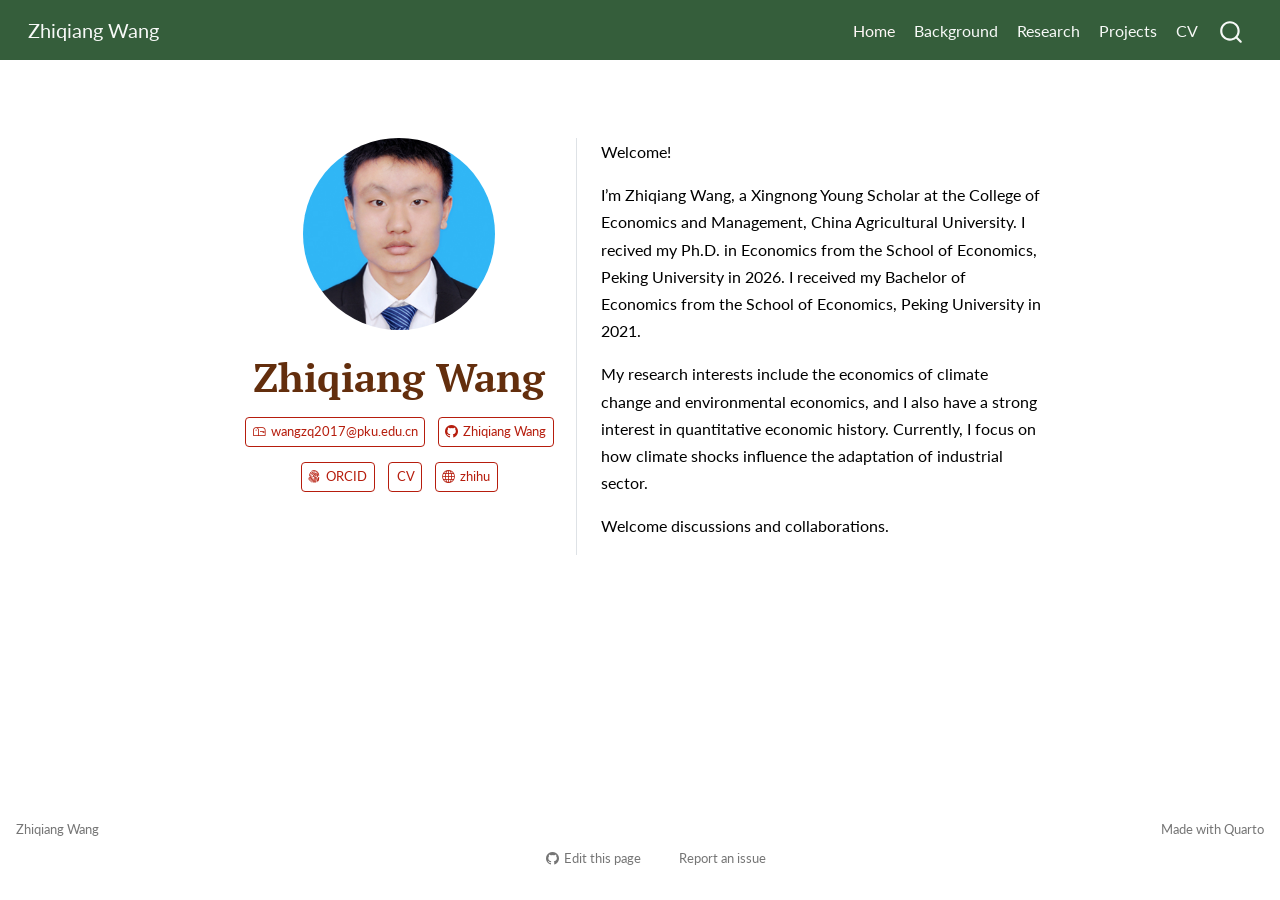
==== index.html @ a7999b1d "deploy: 34ab8e475da2c871091fead01cb9c6a379b4db94" ====
<!DOCTYPE html>
<html xmlns="http://www.w3.org/1999/xhtml" lang="en" xml:lang="en"><head>

<meta charset="utf-8">
<meta name="generator" content="quarto-1.10.18">

<meta name="viewport" content="width=device-width, initial-scale=1.0, user-scalable=yes">


<title>Zhiqiang Wang</title>
<style>
/* Default styles provided by pandoc.
** See https://pandoc.org/MANUAL.html#variables-for-html for config info.
*/
span.smallcaps{font-variant: small-caps;}
div.columns{display: flex; gap: 1.5em;}
div.column{flex: auto;}
@media screen {
div.columns{gap: min(4vw, 1.5em);}
div.column{overflow-x: auto;}
}
div.hanging-indent{margin-left: 1.5em; text-indent: -1.5em;}
ul.task-list{list-style: none;}
ul.task-list li input[type="checkbox"] {
  width: 0.8em;
  margin: 0 0.8em 0.2em -1em; /* quarto-specific, see https://github.com/quarto-dev/quarto-cli/issues/4556 */ 
  vertical-align: middle;
}
</style>


<script src="site_libs/quarto-nav/quarto-nav.js"></script>
<script src="site_libs/quarto-nav/headroom.min.js"></script>
<script src="site_libs/clipboard/clipboard.min.js"></script>
<script src="site_libs/quarto-search/autocomplete.umd.js"></script>
<script src="site_libs/quarto-search/fuse.min.js"></script>
<script src="site_libs/quarto-search/quarto-search.js"></script>
<meta name="quarto:offset" content="./">
<link href="./images/site-logo.png" rel="icon" type="image/png">
<script src="site_libs/quarto-html/quarto.js" type="module"></script>
<script src="site_libs/quarto-html/tabsets/tabsets.js" type="module"></script>
<script src="site_libs/quarto-html/popper.min.js"></script>
<script src="site_libs/quarto-html/tippy.umd.min.js"></script>
<link href="site_libs/quarto-html/tippy.css" rel="stylesheet">
<link href="site_libs/quarto-html/quarto-syntax-highlighting-712a858a7335f8c7f74f41a4769ee845.css" rel="stylesheet" id="quarto-text-highlighting-styles">
<script src="site_libs/bootstrap/bootstrap.min.js"></script>
<link href="site_libs/bootstrap/bootstrap-icons.css" rel="stylesheet">
<link href="site_libs/bootstrap/bootstrap-0d712e2d39dec95004c1b66cdee799ec.min.css" rel="stylesheet" append-hash="true" id="quarto-bootstrap" data-mode="light">
<script id="quarto-search-options" type="application/json">{
  "location": "navbar",
  "copy-button": false,
  "collapse-after": 3,
  "panel-placement": "end",
  "type": "overlay",
  "limit": 50,
  "keyboard-shortcut": [
    "f",
    "/",
    "s"
  ],
  "show-item-context": false,
  "language": {
    "search-no-results-text": "No results",
    "search-matching-documents-text": "matching documents",
    "search-copy-link-title": "Copy link to search",
    "search-hide-matches-text": "Hide additional matches",
    "search-more-match-text": "more match in this document",
    "search-more-matches-text": "more matches in this document",
    "search-clear-button-title": "Clear",
    "search-text-placeholder": "",
    "search-detached-cancel-button-title": "Cancel",
    "search-submit-button-title": "Submit",
    "search-label": "Search"
  }
}</script>


</head>

<body class="nav-fixed fullcontent quarto-light">

<div id="quarto-search-results"></div>
  <header id="quarto-header" class="headroom fixed-top">
    <nav class="navbar navbar-expand-lg " data-bs-theme="dark">
      <div class="navbar-container container-fluid">
      <div class="navbar-brand-container mx-auto">
    <a class="navbar-brand" href="./index.html">
    <span class="navbar-title">Zhiqiang Wang</span>
    </a>
  </div>
            <div id="quarto-search" class="" title="Search"></div>
          <button class="navbar-toggler" type="button" data-bs-toggle="collapse" data-bs-target="#navbarCollapse" aria-controls="navbarCollapse" role="menu" aria-expanded="false" aria-label="Toggle navigation" onclick="if (window.quartoToggleHeadroom) { window.quartoToggleHeadroom(); }">
  <span class="navbar-toggler-icon"></span>
</button>
          <div class="collapse navbar-collapse" id="navbarCollapse">
            <ul class="navbar-nav navbar-nav-scroll ms-auto">
  <li class="nav-item">
    <a class="nav-link active" href="./index.html" aria-current="page"> 
<span class="menu-text">Home</span></a>
  </li>  
  <li class="nav-item">
    <a class="nav-link" href="./background.html"> 
<span class="menu-text">Background</span></a>
  </li>  
  <li class="nav-item">
    <a class="nav-link" href="./publications.html"> 
<span class="menu-text">Research</span></a>
  </li>  
  <li class="nav-item">
    <a class="nav-link" href="./project.html"> 
<span class="menu-text">Projects</span></a>
  </li>  
  <li class="nav-item">
    <a class="nav-link" href="./CV_EN.pdf"> 
<span class="menu-text">CV</span></a>
  </li>  
</ul>
          </div> <!-- /navcollapse -->
            <div class="quarto-navbar-tools">
</div>
      </div> <!-- /container-fluid -->
    </nav>
</header>
<!-- content -->
<div id="quarto-content" class="quarto-container page-columns page-rows-contents page-layout-article page-navbar">
<!-- sidebar -->
<!-- margin-sidebar -->
    
<!-- main -->
<main class="content" id="quarto-document-content">




<div class="quarto-about-trestles">
  <div class="about-entity">
    <img src="images/wangzhiqiang.jpg" class="about-image
  round " style="height: 12em; width: 12em;">
<header id="title-block-header" class="quarto-title-block default">
<div class="quarto-title">
<h1 class="title">Zhiqiang Wang</h1>
</div>
<div class="quarto-title-meta">
  </div>
</header>
    <div class="about-links">
  <a href="mailto:wangzq2017@pku.edu.cn" class="about-link" rel="" target="">
    <i class="bi bi-mailbox"></i>
     <span class="about-link-text">wangzq2017@pku.edu.cn</span>
  </a>
  <a href="https://github.com/LuoChenq" class="about-link" rel="" target="">
    <i class="bi bi-github"></i>
     <span class="about-link-text">Zhiqiang Wang</span>
  </a>
  <a href="https://orcid.org/0000-0001-9791-8317" class="about-link" rel="" target="">
    <i class="bi bi-fingerprint"></i>
     <span class="about-link-text">ORCID</span>
  </a>
  <a href="/CV_EN.pdf" class="about-link" rel="" target="">
    <i class="bi bi-📝"></i>
     <span class="about-link-text">CV</span>
  </a>
  <a href="https://www.zhihu.com/people/luo-chen-69-44" class="about-link" rel="" target="">
    <i class="bi bi-globe"></i>
     <span class="about-link-text">zhihu</span>
  </a>
</div>
  </div>
  <div class="about-contents"><div id="hero-heading">
<p>Welcome!</p>
<p>I’m Zhiqiang Wang, a Xingnong Young Scholar at the College of Economics and Management, China Agricultural University. I recived my Ph.D.&nbsp;in Economics from the School of Economics, Peking University in 2026. I received my Bachelor of Economics from the School of Economics, Peking University in 2021.</p>
<p>My research interests include the economics of climate change and environmental economics, and I also have a strong interest in quantitative economic history. Currently, I focus on how climate shocks influence the adaptation of industrial sector.</p>
<p>Welcome discussions and collaborations.</p>
</div></div>
</div>





</main> <!-- /main -->
<script id="quarto-html-after-body" type="application/javascript">
  window.document.addEventListener("DOMContentLoaded", function (event) {
    const isCodeAnnotation = (el) => {
      for (const clz of el.classList) {
        if (clz.startsWith('code-annotation-')) {                     
          return true;
        }
      }
      return false;
    }
    const onCopySuccess = function(e) {
      // button target
      const button = e.trigger;
      // don't keep focus
      button.blur();
      // flash "checked"
      button.classList.add('code-copy-button-checked');
      var currentTitle = button.getAttribute("title");
      button.setAttribute("title", "Copied!");
      let tooltip;
      if (window.bootstrap) {
        button.setAttribute("data-bs-toggle", "tooltip");
        button.setAttribute("data-bs-placement", "left");
        button.setAttribute("data-bs-title", "Copied!");
        tooltip = new bootstrap.Tooltip(button, 
          { trigger: "manual", 
            customClass: "code-copy-button-tooltip",
            offset: [0, -8]});
        tooltip.show();    
      }
      setTimeout(function() {
        if (tooltip) {
          tooltip.hide();
          button.removeAttribute("data-bs-title");
          button.removeAttribute("data-bs-toggle");
          button.removeAttribute("data-bs-placement");
        }
        button.setAttribute("title", currentTitle);
        button.classList.remove('code-copy-button-checked');
      }, 1000);
      // clear code selection
      e.clearSelection();
    }
    const getTextToCopy = function(trigger) {
      const outerScaffold = trigger.parentElement.cloneNode(true);
      const codeEl = outerScaffold.querySelector('code');
      for (const childEl of codeEl.children) {
        if (isCodeAnnotation(childEl)) {
          childEl.remove();
        }
      }
      return codeEl.innerText;
    }
    const clipboard = new window.ClipboardJS('.code-copy-button:not([data-in-quarto-modal])', {
      text: getTextToCopy
    });
    clipboard.on('success', onCopySuccess);
    if (window.document.getElementById('quarto-embedded-source-code-modal')) {
      const clipboardModal = new window.ClipboardJS('.code-copy-button[data-in-quarto-modal]', {
        text: getTextToCopy,
        container: window.document.getElementById('quarto-embedded-source-code-modal')
      });
      clipboardModal.on('success', onCopySuccess);
    }
      var localhostRegex = new RegExp(/^(?:http|https):\/\/localhost\:?[0-9]*\//);
      var mailtoRegex = new RegExp(/^mailto:/);
        var filterRegex = new RegExp("https:\/\/zhiqiangwang\.github\.io");
      var isInternal = (href) => {
          return filterRegex.test(href) || localhostRegex.test(href) || mailtoRegex.test(href);
      }
      // Inspect non-navigation links and adorn them if external
     var links = window.document.querySelectorAll('a[href]:not(.nav-link):not(.navbar-brand):not(.toc-action):not(.sidebar-link):not(.sidebar-item-toggle):not(.pagination-link):not(.no-external):not([aria-hidden]):not(.dropdown-item):not(.quarto-navigation-tool):not(.about-link)');
      for (var i=0; i<links.length; i++) {
        const link = links[i];
        if (!isInternal(link.href)) {
          // undo the damage that might have been done by quarto-nav.js in the case of
          // links that we want to consider external
          if (link.dataset.originalHref !== undefined) {
            link.href = link.dataset.originalHref;
          }
        }
      }
    function tippyHover(el, contentFn, onTriggerFn, onUntriggerFn) {
      const config = {
        allowHTML: true,
        maxWidth: 500,
        delay: 100,
        arrow: false,
        appendTo: function(el) {
            return el.parentElement;
        },
        interactive: true,
        interactiveBorder: 10,
        theme: 'quarto',
        placement: 'bottom-start',
      };
      if (contentFn) {
        config.content = contentFn;
      }
      if (onTriggerFn) {
        config.onTrigger = onTriggerFn;
      }
      if (onUntriggerFn) {
        config.onUntrigger = onUntriggerFn;
      }
      window.tippy(el, config); 
    }
    const noterefs = window.document.querySelectorAll('a[role="doc-noteref"]');
    for (var i=0; i<noterefs.length; i++) {
      const ref = noterefs[i];
      tippyHover(ref, function() {
        // use id or data attribute instead here
        let href = ref.getAttribute('data-footnote-href') || ref.getAttribute('href');
        try { href = new URL(href).hash; } catch {}
        const id = href.replace(/^#\/?/, "");
        const note = window.document.getElementById(id);
        if (note) {
          return note.innerHTML;
        } else {
          return "";
        }
      });
    }
    const xrefs = window.document.querySelectorAll('a.quarto-xref');
    const processXRef = (id, note) => {
      // Strip column container classes
      const stripColumnClz = (el) => {
        el.classList.remove("page-full", "page-columns");
        if (el.children) {
          for (const child of el.children) {
            stripColumnClz(child);
          }
        }
      }
      stripColumnClz(note)
      if (id === null || id.startsWith('sec-')) {
        // Special case sections, only their first couple elements
        const container = document.createElement("div");
        if (note.children && note.children.length > 2) {
          container.appendChild(note.children[0].cloneNode(true));
          for (let i = 1; i < note.children.length; i++) {
            const child = note.children[i];
            if (child.tagName === "P" && child.innerText === "") {
              continue;
            } else {
              container.appendChild(child.cloneNode(true));
              break;
            }
          }
          if (window.Quarto?.typesetMath) {
            window.Quarto.typesetMath(container);
          }
          return container.innerHTML
        } else {
          if (window.Quarto?.typesetMath) {
            window.Quarto.typesetMath(note);
          }
          return note.innerHTML;
        }
      } else {
        // Remove any anchor links if they are present
        const anchorLink = note.querySelector('a.anchorjs-link');
        if (anchorLink) {
          anchorLink.remove();
        }
        if (window.Quarto?.typesetMath) {
          window.Quarto.typesetMath(note);
        }
        if (note.classList.contains("callout")) {
          return note.outerHTML;
        } else {
          return note.innerHTML;
        }
      }
    }
    for (var i=0; i<xrefs.length; i++) {
      const xref = xrefs[i];
      tippyHover(xref, undefined, function(instance) {
        instance.disable();
        let url = xref.getAttribute('href');
        let hash = undefined; 
        if (url.startsWith('#')) {
          hash = url;
        } else {
          try { hash = new URL(url).hash; } catch {}
        }
        if (hash) {
          const id = hash.replace(/^#\/?/, "");
          const note = window.document.getElementById(id);
          if (note !== null) {
            try {
              const html = processXRef(id, note.cloneNode(true));
              instance.setContent(html);
            } finally {
              instance.enable();
              instance.show();
            }
          } else {
            // See if we can fetch this
            fetch(url.split('#')[0])
            .then(res => res.text())
            .then(html => {
              const parser = new DOMParser();
              const htmlDoc = parser.parseFromString(html, "text/html");
              const note = htmlDoc.getElementById(id);
              if (note !== null) {
                const html = processXRef(id, note);
                instance.setContent(html);
              } 
            }).finally(() => {
              instance.enable();
              instance.show();
            });
          }
        } else {
          // See if we can fetch a full url (with no hash to target)
          // This is a special case and we should probably do some content thinning / targeting
          fetch(url)
          .then(res => res.text())
          .then(html => {
            const parser = new DOMParser();
            const htmlDoc = parser.parseFromString(html, "text/html");
            const note = htmlDoc.querySelector('main.content');
            if (note !== null) {
              // This should only happen for chapter cross references
              // (since there is no id in the URL)
              // remove the first header
              if (note.children.length > 0 && note.children[0].tagName === "HEADER") {
                note.children[0].remove();
              }
              const html = processXRef(null, note);
              instance.setContent(html);
            } 
          }).finally(() => {
            instance.enable();
            instance.show();
          });
        }
      }, function(instance) {
      });
    }
        let selectedAnnoteEl;
        const selectorForAnnotation = ( cell, annotation) => {
          let cellAttr = 'data-code-cell="' + cell + '"';
          let lineAttr = 'data-code-annotation="' +  annotation + '"';
          const selector = 'span[' + cellAttr + '][' + lineAttr + ']';
          return selector;
        }
        const selectCodeLines = (annoteEl) => {
          const doc = window.document;
          const targetCell = annoteEl.getAttribute("data-target-cell");
          const targetAnnotation = annoteEl.getAttribute("data-target-annotation");
          const annoteSpan = window.document.querySelector(selectorForAnnotation(targetCell, targetAnnotation));
          const lines = annoteSpan.getAttribute("data-code-lines").split(",");
          const lineIds = lines.map((line) => {
            return targetCell + "-" + line;
          })
          let top = null;
          let height = null;
          let parent = null;
          if (lineIds.length > 0) {
              //compute the position of the single el (top and bottom and make a div)
              const el = window.document.getElementById(lineIds[0]);
              top = el.offsetTop;
              height = el.offsetHeight;
              parent = el.parentElement.parentElement;
            if (lineIds.length > 1) {
              const lastEl = window.document.getElementById(lineIds[lineIds.length - 1]);
              const bottom = lastEl.offsetTop + lastEl.offsetHeight;
              height = bottom - top;
            }
            if (top !== null && height !== null && parent !== null) {
              // cook up a div (if necessary) and position it 
              let div = window.document.getElementById("code-annotation-line-highlight");
              if (div === null) {
                div = window.document.createElement("div");
                div.setAttribute("id", "code-annotation-line-highlight");
                div.style.position = 'absolute';
                parent.appendChild(div);
              }
              div.style.top = top - 2 + "px";
              div.style.height = height + 4 + "px";
              div.style.left = 0;
              let gutterDiv = window.document.getElementById("code-annotation-line-highlight-gutter");
              if (gutterDiv === null) {
                gutterDiv = window.document.createElement("div");
                gutterDiv.setAttribute("id", "code-annotation-line-highlight-gutter");
                gutterDiv.style.position = 'absolute';
                const codeCell = window.document.getElementById(targetCell);
                const gutter = codeCell.querySelector('.code-annotation-gutter');
                gutter.appendChild(gutterDiv);
              }
              gutterDiv.style.top = top - 2 + "px";
              gutterDiv.style.height = height + 4 + "px";
            }
            selectedAnnoteEl = annoteEl;
          }
        };
        const unselectCodeLines = () => {
          const elementsIds = ["code-annotation-line-highlight", "code-annotation-line-highlight-gutter"];
          elementsIds.forEach((elId) => {
            const div = window.document.getElementById(elId);
            if (div) {
              div.remove();
            }
          });
          selectedAnnoteEl = undefined;
        };
          // Handle positioning of the toggle
      window.addEventListener(
        "resize",
        throttle(() => {
          elRect = undefined;
          if (selectedAnnoteEl) {
            selectCodeLines(selectedAnnoteEl);
          }
        }, 10)
      );
      function throttle(fn, ms) {
      let throttle = false;
      let timer;
        return (...args) => {
          if(!throttle) { // first call gets through
              fn.apply(this, args);
              throttle = true;
          } else { // all the others get throttled
              if(timer) clearTimeout(timer); // cancel #2
              timer = setTimeout(() => {
                fn.apply(this, args);
                timer = throttle = false;
              }, ms);
          }
        };
      }
        // Attach click handler to the DT
        const annoteDls = window.document.querySelectorAll('dt[data-target-cell]');
        for (const annoteDlNode of annoteDls) {
          annoteDlNode.addEventListener('click', (event) => {
            const clickedEl = event.target;
            if (clickedEl !== selectedAnnoteEl) {
              unselectCodeLines();
              const activeEl = window.document.querySelector('dt[data-target-cell].code-annotation-active');
              if (activeEl) {
                activeEl.classList.remove('code-annotation-active');
              }
              selectCodeLines(clickedEl);
              clickedEl.classList.add('code-annotation-active');
            } else {
              // Unselect the line
              unselectCodeLines();
              clickedEl.classList.remove('code-annotation-active');
            }
          });
        }
    const findCites = (el) => {
      const parentEl = el.parentElement;
      if (parentEl) {
        const cites = parentEl.dataset.cites;
        if (cites) {
          return {
            el,
            cites: cites.split(' ')
          };
        } else {
          return findCites(el.parentElement)
        }
      } else {
        return undefined;
      }
    };
    var bibliorefs = window.document.querySelectorAll('a[role="doc-biblioref"]');
    for (var i=0; i<bibliorefs.length; i++) {
      const ref = bibliorefs[i];
      const citeInfo = findCites(ref);
      if (citeInfo) {
        tippyHover(citeInfo.el, function() {
          var popup = window.document.createElement('div');
          citeInfo.cites.forEach(function(cite) {
            var citeDiv = window.document.createElement('div');
            citeDiv.classList.add('hanging-indent');
            citeDiv.classList.add('csl-entry');
            var biblioDiv = window.document.getElementById('ref-' + cite);
            if (biblioDiv) {
              citeDiv.innerHTML = biblioDiv.innerHTML;
            }
            popup.appendChild(citeDiv);
          });
          return popup.innerHTML;
        });
      }
    }
  });
  </script>
</div> <!-- /content -->
<footer class="footer">
  <div class="nav-footer">
    <div class="nav-footer-left">
<p><a href="https://github.com/LuoChenq/zhiqiangwang.github.io">Zhiqiang Wang</a><br></p>
</div>   
    <div class="nav-footer-center">
      &nbsp;
    <div class="toc-actions"><ul><li><a href="https://github.com/LuoChenq/zhiqiangwang.github.io/edit/main/index.qmd" class="toc-action"><i class="bi bi-github"></i>Edit this page</a></li><li><a href="https://github.com/LuoChenq/zhiqiangwang.github.io/issues/new" class="toc-action"><i class="bi empty"></i>Report an issue</a></li></ul></div></div>
    <div class="nav-footer-right">
<p>Made with <a href="https://quarto.org/">Quarto</a><br></p>
</div>
  </div>
</footer>




</body></html>
---- site_libs/quarto-html/tippy.css ----
.tippy-box[data-animation=fade][data-state=hidden]{opacity:0}[data-tippy-root]{max-width:calc(100vw - 10px)}.tippy-box{position:relative;background-color:#333;color:#fff;border-radius:4px;font-size:14px;line-height:1.4;white-space:normal;outline:0;transition-property:transform,visibility,opacity}.tippy-box[data-placement^=top]>.tippy-arrow{bottom:0}.tippy-box[data-placement^=top]>.tippy-arrow:before{bottom:-7px;left:0;border-width:8px 8px 0;border-top-color:initial;transform-origin:center top}.tippy-box[data-placement^=bottom]>.tippy-arrow{top:0}.tippy-box[data-placement^=bottom]>.tippy-arrow:before{top:-7px;left:0;border-width:0 8px 8px;border-bottom-color:initial;transform-origin:center bottom}.tippy-box[data-placement^=left]>.tippy-arrow{right:0}.tippy-box[data-placement^=left]>.tippy-arrow:before{border-width:8px 0 8px 8px;border-left-color:initial;right:-7px;transform-origin:center left}.tippy-box[data-placement^=right]>.tippy-arrow{left:0}.tippy-box[data-placement^=right]>.tippy-arrow:before{left:-7px;border-width:8px 8px 8px 0;border-right-color:initial;transform-origin:center right}.tippy-box[data-inertia][data-state=visible]{transition-timing-function:cubic-bezier(.54,1.5,.38,1.11)}.tippy-arrow{width:16px;height:16px;color:#333}.tippy-arrow:before{content:"";position:absolute;border-color:transparent;border-style:solid}.tippy-content{position:relative;padding:5px 9px;z-index:1}
---- site_libs/quarto-html/quarto-syntax-highlighting-712a858a7335f8c7f74f41a4769ee845.css ----
/* quarto syntax highlight colors */
:root {
  --quarto-hl-ot-color: #003B4F;
  --quarto-hl-at-color: #657422;
  --quarto-hl-ss-color: #20794D;
  --quarto-hl-an-color: #5E5E5E;
  --quarto-hl-fu-color: #4758AB;
  --quarto-hl-st-color: #20794D;
  --quarto-hl-cf-color: #003B4F;
  --quarto-hl-op-color: #5E5E5E;
  --quarto-hl-er-color: #AD0000;
  --quarto-hl-bn-color: #AD0000;
  --quarto-hl-al-color: #AD0000;
  --quarto-hl-va-color: #111111;
  --quarto-hl-bu-color: inherit;
  --quarto-hl-ex-color: inherit;
  --quarto-hl-pp-color: #AD0000;
  --quarto-hl-in-color: #5E5E5E;
  --quarto-hl-vs-color: #20794D;
  --quarto-hl-wa-color: #5E5E5E;
  --quarto-hl-do-color: #5E5E5E;
  --quarto-hl-im-color: #00769E;
  --quarto-hl-ch-color: #20794D;
  --quarto-hl-dt-color: #AD0000;
  --quarto-hl-fl-color: #AD0000;
  --quarto-hl-co-color: #5E5E5E;
  --quarto-hl-cv-color: #5E5E5E;
  --quarto-hl-cn-color: #8f5902;
  --quarto-hl-sc-color: #5E5E5E;
  --quarto-hl-dv-color: #AD0000;
  --quarto-hl-kw-color: #003B4F;
}

/* other quarto variables */
:root {
  --quarto-font-monospace: "Source Code Pro", monospace;
}

/* syntax highlight based on Pandoc's rules */
pre > code.sourceCode > span {
  color: #003B4F;
}

code.sourceCode > span {
  color: #003B4F;
}

div.sourceCode,
div.sourceCode pre.sourceCode {
  color: #003B4F;
}

/* Normal */
code span {
  color: #003B4F;
}

/* Alert */
code span.al {
  color: #AD0000;
  font-style: inherit;
}

/* Annotation */
code span.an {
  color: #5E5E5E;
  font-style: inherit;
}

/* Attribute */
code span.at {
  color: #657422;
  font-style: inherit;
}

/* BaseN */
code span.bn {
  color: #AD0000;
  font-style: inherit;
}

/* BuiltIn */
code span.bu {
  font-style: inherit;
}

/* ControlFlow */
code span.cf {
  color: #003B4F;
  font-weight: bold;
  font-style: inherit;
}

/* Char */
code span.ch {
  color: #20794D;
  font-style: inherit;
}

/* Constant */
code span.cn {
  color: #8f5902;
  font-style: inherit;
}

/* Comment */
code span.co {
  color: #5E5E5E;
  font-style: inherit;
}

/* CommentVar */
code span.cv {
  color: #5E5E5E;
  font-style: italic;
}

/* Documentation */
code span.do {
  color: #5E5E5E;
  font-style: italic;
}

/* DataType */
code span.dt {
  color: #AD0000;
  font-style: inherit;
}

/* DecVal */
code span.dv {
  color: #AD0000;
  font-style: inherit;
}

/* Error */
code span.er {
  color: #AD0000;
  font-style: inherit;
}

/* Extension */
code span.ex {
  font-style: inherit;
}

/* Float */
code span.fl {
  color: #AD0000;
  font-style: inherit;
}

/* Function */
code span.fu {
  color: #4758AB;
  font-style: inherit;
}

/* Import */
code span.im {
  color: #00769E;
  font-style: inherit;
}

/* Information */
code span.in {
  color: #5E5E5E;
  font-style: inherit;
}

/* Keyword */
code span.kw {
  color: #003B4F;
  font-weight: bold;
  font-style: inherit;
}

/* Operator */
code span.op {
  color: #5E5E5E;
  font-style: inherit;
}

/* Other */
code span.ot {
  color: #003B4F;
  font-style: inherit;
}

/* Preprocessor */
code span.pp {
  color: #AD0000;
  font-style: inherit;
}

/* SpecialChar */
code span.sc {
  color: #5E5E5E;
  font-style: inherit;
}

/* SpecialString */
code span.ss {
  color: #20794D;
  font-style: inherit;
}

/* String */
code span.st {
  color: #20794D;
  font-style: inherit;
}

/* Variable */
code span.va {
  color: #111111;
  font-style: inherit;
}

/* VerbatimString */
code span.vs {
  color: #20794D;
  font-style: inherit;
}

/* Warning */
code span.wa {
  color: #5E5E5E;
  font-style: italic;
}

.prevent-inlining {
  content: "</";
}

/*# sourceMappingURL=40bd73853d37d308413934c27e1a1557.css.map */
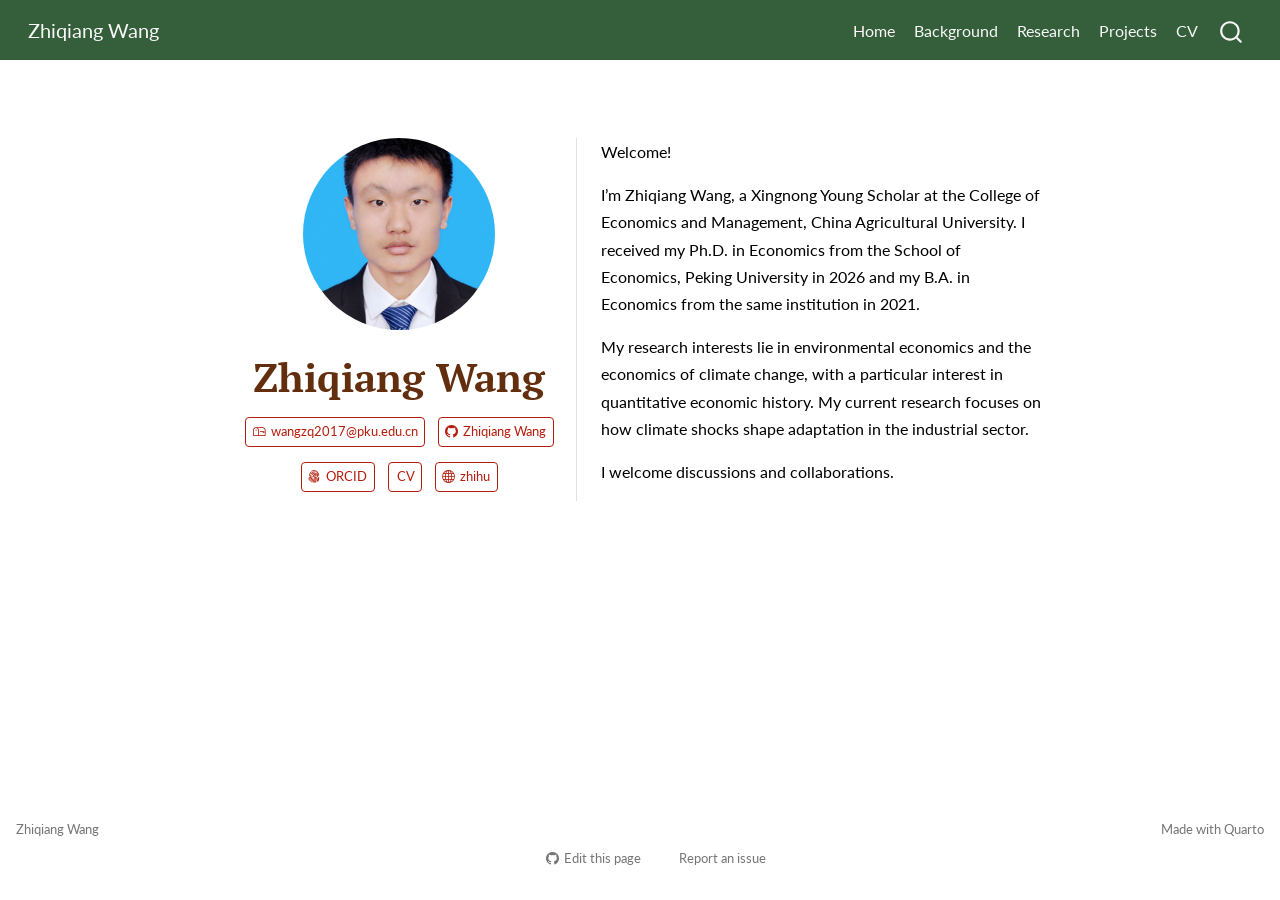
==== commit aafda6b3: "deploy: 2ed566ffa952e612ad35da4c4f1a96cec1ac6146" ====
--- a/index.html
+++ b/index.html
@@ -168,9 +168,9 @@
   </div>
   <div class="about-contents"><div id="hero-heading">
 <p>Welcome!</p>
-<p>I’m Zhiqiang Wang, a Xingnong Young Scholar at the College of Economics and Management, China Agricultural University. I recived my Ph.D.&nbsp;in Economics from the School of Economics, Peking University in 2026. I received my Bachelor of Economics from the School of Economics, Peking University in 2021.</p>
-<p>My research interests include the economics of climate change and environmental economics, and I also have a strong interest in quantitative economic history. Currently, I focus on how climate shocks influence the adaptation of industrial sector.</p>
-<p>Welcome discussions and collaborations.</p>
+<p>I’m Zhiqiang Wang, a Xingnong Young Scholar at the College of Economics and Management, China Agricultural University. I received my Ph.D.&nbsp;in Economics from the School of Economics, Peking University in 2026 and my B.A. in Economics from the same institution in 2021.</p>
+<p>My research interests lie in environmental economics and the economics of climate change, with a particular interest in quantitative economic history. My current research focuses on how climate shocks shape adaptation in the industrial sector.</p>
+<p>I welcome discussions and collaborations.</p>
 </div></div>
 </div>
 
